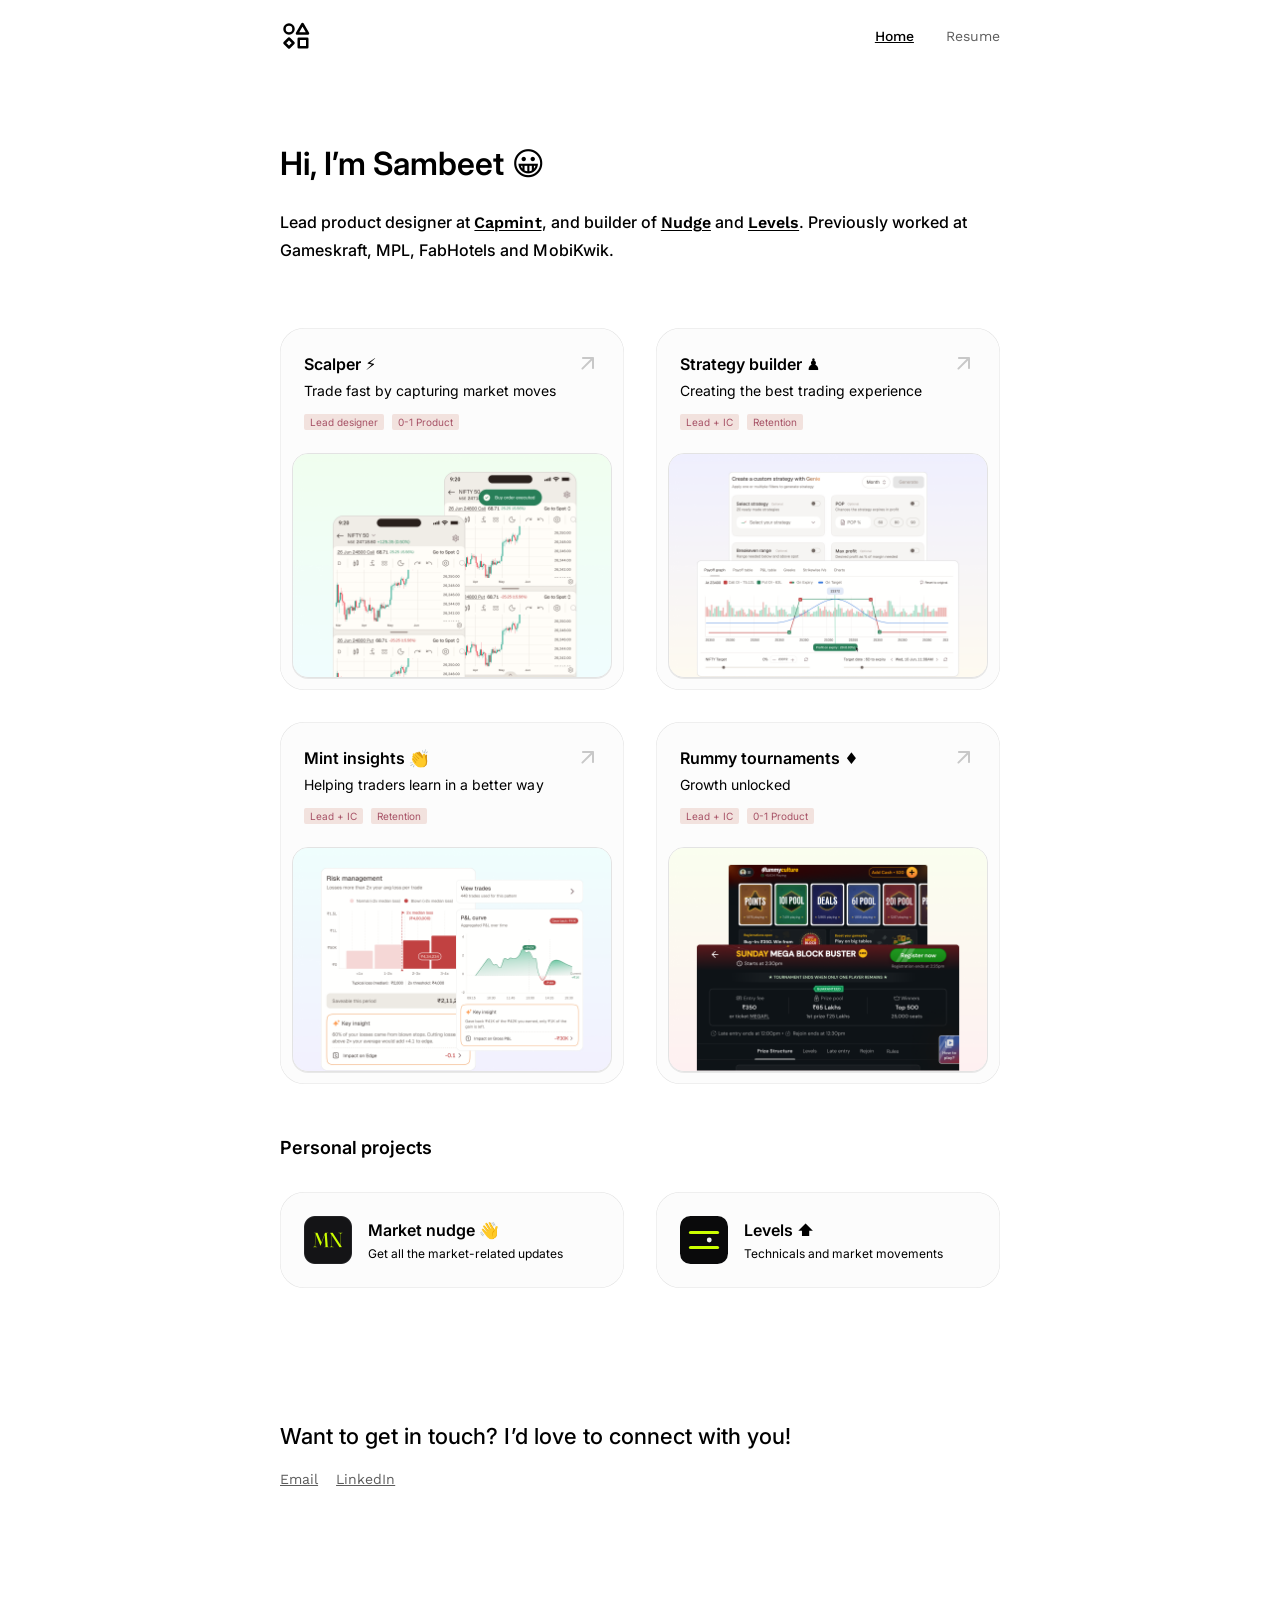
==== index.html @ 3b2c950c "Scalper: 'Lead designer' pill and Lead Product Designer role Co-Authored-By: Claude Opus 5.5 <norepl" ====
<!doctype html>
<html lang="en">
<head>
<meta charset="utf-8">
<meta name="viewport" content="width=device-width, initial-scale=1">
<title>Sambeet Dash — Product Designer</title>
<meta name="description" content="Lead product designer at Capmint and builder of Nudge and Levels. Previously Gameskraft, MPL, FabHotels and MobiKwik.">

<link rel="icon" href="assets/favicon.svg" type="image/svg+xml">

<link rel="preconnect" href="https://fonts.googleapis.com">
<link rel="preconnect" href="https://fonts.gstatic.com" crossorigin>
<link href="https://fonts.googleapis.com/css2?family=Inter:wght@400;500;600&family=Work+Sans:wght@400;500;600&display=swap" rel="stylesheet">

<link rel="stylesheet" href="assets/styles.css?v=28">
</head>
<body>

<!-- Icon sprite ------------------------------------------------------- -->
<svg width="0" height="0" style="position:absolute" aria-hidden="true" focusable="false">
  <symbol id="i-logo" viewBox="0 0 64 64" fill="none">
    <g stroke="currentColor" stroke-width="5" stroke-linejoin="round">
      <circle cx="18" cy="18" r="9"/>
      <path d="M45 8 L56 27 L34 27 Z"/>
      <path d="M18 37 L27 46 L18 55 L9 46 Z"/>
      <rect x="37.5" y="37.5" width="17" height="17"/>
    </g>
  </symbol>
  <symbol id="i-arrow" viewBox="0 0 24 24" fill="none">
    <g transform="translate(24,0) scale(-1,1)">
      <path d="M8 8.4V16C8 16.2833 7.90417 16.5208 7.7125 16.7125C7.52083 16.9042 7.28333 17 7 17C6.71667 17 6.47917 16.9042 6.2875 16.7125C6.09583 16.5208 6 16.2833 6 16V6C6 5.71667 6.09583 5.47917 6.2875 5.2875C6.47917 5.09583 6.71667 5 7 5H17C17.2833 5 17.5208 5.09583 17.7125 5.2875C17.9042 5.47917 18 5.71667 18 6C18 6.28333 17.9042 6.52083 17.7125 6.7125C17.5208 6.90417 17.2833 7 17 7H9.4L18.3 15.9C18.4833 16.0833 18.575 16.3167 18.575 16.6C18.575 16.8833 18.4833 17.1167 18.3 17.3C18.1167 17.4833 17.8833 17.575 17.6 17.575C17.3167 17.575 17.0833 17.4833 16.9 17.3L8 8.4Z" fill="currentColor"/>
    </g>
  </symbol>
  <symbol id="i-menu" viewBox="0 0 24 24" fill="none">
    <path d="M4 18C3.71667 18 3.47917 17.9042 3.2875 17.7125C3.09583 17.5208 3 17.2833 3 17C3 16.7167 3.09583 16.4792 3.2875 16.2875C3.47917 16.0958 3.71667 16 4 16H20C20.2833 16 20.5208 16.0958 20.7125 16.2875C20.9042 16.4792 21 16.7167 21 17C21 17.2833 20.9042 17.5208 20.7125 17.7125C20.5208 17.9042 20.2833 18 20 18H4ZM4 13C3.71667 13 3.47917 12.9042 3.2875 12.7125C3.09583 12.5208 3 12.2833 3 12C3 11.7167 3.09583 11.4792 3.2875 11.2875C3.47917 11.0958 3.71667 11 4 11H20C20.2833 11 20.5208 11.0958 20.7125 11.2875C20.9042 11.4792 21 11.7167 21 12C21 12.2833 20.9042 12.5208 20.7125 12.7125C20.5208 12.9042 20.2833 13 20 13H4ZM4 8C3.71667 8 3.47917 7.90417 3.2875 7.7125C3.09583 7.52083 3 7.28333 3 7C3 6.71667 3.09583 6.47917 3.2875 6.2875C3.47917 6.09583 3.71667 6 4 6H20C20.2833 6 20.5208 6.09583 20.7125 6.2875C20.9042 6.47917 21 6.71667 21 7C21 7.28333 20.9042 7.52083 20.7125 7.7125C20.5208 7.90417 20.2833 8 20 8H4Z" fill="currentColor"/>
  </symbol>
</svg>

<!-- Header ------------------------------------------------------------ -->
<header class="site-header">
  <div class="wrap">
    <div class="site-header__inner">
      <a class="brand" href="./" aria-label="Sambeet Dash — home">
        <svg role="img" aria-hidden="true"><use href="#i-logo"></use></svg>
      </a>

      <nav class="nav" aria-label="Primary">
        <a href="./" aria-current="page">Home</a>
        <a href="assets/Sambeet-Dash-Resume.pdf?v=5" target="_blank" rel="noopener">Resume</a>
      </nav>

      <button class="menu-toggle" type="button"
              aria-expanded="false" aria-controls="nav-panel" aria-label="Open menu">
        <svg aria-hidden="true"><use href="#i-menu"></use></svg>
      </button>
    </div>

    <nav class="nav-panel" id="nav-panel" data-open="false" aria-label="Primary, mobile">
      <a href="./" aria-current="page">Home</a>
      <a href="assets/Sambeet-Dash-Resume.pdf?v=5" target="_blank" rel="noopener">Resume</a>
    </nav>
  </div>
</header>

<main>

  <!-- Intro ----------------------------------------------------------- -->
  <section class="intro">
    <div class="wrap">
      <h1 class="intro__title">Hi, I&rsquo;m Sambeet <span aria-hidden="true">😀</span></h1>
      <p class="intro__bio">
        Lead product designer at <a href="https://apps.apple.com/in/app/capmint-f-o-trading-stocks/id6479049089" target="_blank" rel="noopener">Capmint</a>, and builder of <a href="https://marketnudge.net/" target="_blank" rel="noopener">Nudge</a> and <a href="https://levels.sambeetdash.com/" target="_blank" rel="noopener">Levels</a>.
        Previously worked at Gameskraft, MPL, FabHotels and MobiKwik.
      </p>
    </div>
  </section>

  <!-- Selected work --------------------------------------------------- -->
  <section class="work" aria-label="Selected work">
    <div class="wrap">
      <ul class="work__grid">

        <li>
          <a class="card" href="projects/scalper.html" target="_blank" rel="noopener">
            <div class="card__head">
              <h2 class="card__title">Scalper <span aria-hidden="true">⚡️</span></h2>
              <p class="card__sub">Trade fast by capturing market moves</p>
              <ul class="card__tags">
                <li>Lead designer</li>
                <li>0-1 Product</li>
              </ul>
            </div>
            <figure class="card__media">
              <picture>
                <source media="(min-width: 768px)" srcset="assets/img/scalper-desktop.png?v=1">
                <img src="assets/img/scalper-mobile.png?v=1" width="1216" height="900"
                     decoding="async"
                     alt="Two Scalper screens over a green gradient: a Buy order executed toast behind, and a position with SL and TP tags in front.">
              </picture>
            </figure>
            <span class="card__arrow" aria-hidden="true">
              <svg><use href="#i-arrow"></use></svg>
            </span>
          </a>
        </li>

        <li>
          <a class="card" href="projects/strategy-builder.html" target="_blank" rel="noopener">
            <div class="card__head">
              <h2 class="card__title">Strategy builder <span aria-hidden="true">♟️</span></h2>
              <p class="card__sub">Creating the best trading experience</p>
              <ul class="card__tags">
                <li>Lead + IC</li>
                <li>Retention</li>
              </ul>
            </div>
            <figure class="card__media">
              <picture>
                <source media="(min-width: 768px)" srcset="assets/img/strategy-builder-desktop.png?v=4">
                <img src="assets/img/strategy-builder-mobile.png?v=4" width="1216" height="900"
                     decoding="async" loading="lazy"
                     alt="The CapMint Strategy Terminal — the Genie panel for building a strategy from a stated goal, layered over the payoff graph with on-expiry and on-target curves.">
              </picture>
            </figure>
            <span class="card__arrow" aria-hidden="true">
              <svg><use href="#i-arrow"></use></svg>
            </span>
          </a>
        </li>

        <li>
          <a class="card" href="projects/mint-insights.html" target="_blank" rel="noopener">
            <div class="card__head">
              <h2 class="card__title">Mint insights <span aria-hidden="true">👏</span></h2>
              <p class="card__sub">Helping traders learn in a better way</p>
              <ul class="card__tags">
                <li>Lead + IC</li>
                <li>Retention</li>
              </ul>
            </div>
            <figure class="card__media">
              <picture>
                <source media="(min-width: 768px)" srcset="assets/img/mint-insights-desktop.png?v=4">
                <img src="assets/img/mint-insights-mobile.png?v=4" width="1216" height="900"
                     decoding="async" loading="lazy"
                     alt="Mint Insights detail cards — Risk management with its loss-distribution chart and key insight, layered beside the P&L curve card and the View trades drill-down.">
              </picture>
            </figure>
            <span class="card__arrow" aria-hidden="true">
              <svg><use href="#i-arrow"></use></svg>
            </span>
          </a>
        </li>

        <li>
          <!-- Interim: points at the source deck until
               projects/rummy-tournaments.html exists. /edit (not /preview):
               visitors without access get the Slides UI in "View only" mode,
               which keeps the slide filmstrip down the left so they can
               navigate the 53 slides. /preview is a bare single slide.
               No ?slide= anchor, so it opens on slide 1. -->
          <a class="card" href="https://docs.google.com/presentation/d/1v6aIgf5A0e2CwJ1AOuGx6SE6yZ3I2WSxYDorcPlt8Zc/edit" target="_blank" rel="noopener">
            <div class="card__head">
              <h2 class="card__title">Rummy tournaments <span aria-hidden="true">♦</span></h2>
              <p class="card__sub">Growth unlocked</p>
              <ul class="card__tags">
                <li>Lead + IC</li>
                <li>0-1 Product</li>
              </ul>
            </div>
            <figure class="card__media">
              <picture>
                <source media="(min-width: 768px)" srcset="assets/img/rummy-tournaments-desktop.png?v=2">
                <img src="assets/img/rummy-tournaments-mobile.png?v=2" width="1216" height="900"
                     decoding="async" loading="lazy"
                     alt="RummyCulture screens — the lobby of cash-game formats, layered over the Sunday Mega Block Buster tournament with its 65 lakh prize pool and 25,000 seats.">
              </picture>
            </figure>
            <span class="card__arrow" aria-hidden="true">
              <svg><use href="#i-arrow"></use></svg>
            </span>
          </a>
        </li>

      </ul>
    </div>
  </section>

  <!-- Personal projects ------------------------------------------------ -->
  <section class="side" aria-labelledby="side-title">
    <div class="wrap">
      <h2 class="side__title" id="side-title">Personal projects</h2>
      <ul class="side__grid">
        <li>
          <a class="project" href="https://marketnudge.net/" target="_blank" rel="noopener">
            <img class="project__icon" src="assets/img/market-nudge-icon.png?v=1" width="48" height="48" alt="">
            <span class="project__text">
              <span class="project__name">Market nudge <span aria-hidden="true">👋</span></span>
              <span class="project__sub">Get all the market-related updates</span>
            </span>
          </a>
        </li>
        <li>
          <a class="project" href="https://levels.sambeetdash.com/" target="_blank" rel="noopener">
            <img class="project__icon" src="assets/img/levels-icon.svg?v=1" width="48" height="48" alt="">
            <span class="project__text">
              <span class="project__name">Levels <span aria-hidden="true">⬆️</span></span>
              <span class="project__sub">Technicals and market movements</span>
            </span>
          </a>
        </li>
      </ul>
    </div>
  </section>

  <!-- Contact --------------------------------------------------------- -->
  <section class="contact" aria-label="Contact">
    <div class="wrap">
      <p class="contact__line">Want to get in touch? I&rsquo;d love to connect with you!</p>

      <ul class="socials">
        <li><a href="mailto:heysambeet@gmail.com">Email</a></li>
        <li><a href="https://www.linkedin.com/in/sambeetdash/" target="_blank" rel="noopener">LinkedIn</a></li>
      </ul>
    </div>
  </section>

</main>

<script>
  (function () {
    var btn = document.querySelector('.menu-toggle');
    var panel = document.getElementById('nav-panel');
    if (!btn || !panel) return;

    btn.addEventListener('click', function () {
      var open = panel.dataset.open === 'true';
      panel.dataset.open = String(!open);
      btn.setAttribute('aria-expanded', String(!open));
      btn.setAttribute('aria-label', open ? 'Open menu' : 'Close menu');
    });
  })();
</script>

</body>
</html>
---- assets/styles.css ----
/* ============================================================
   Sambeet Dash — portfolio
   Tokens taken directly from Figma:
     Desktop  node 6454:2467  (1440 x 1541)
     Mobile   node 6454:2469  (360 x 2123)
   ============================================================ */

/* ---------- Tokens ---------- */

:root {
  /* Colour */
  --bg:            #ffffff;
  --ink:           #000000;
  --ink-muted:     rgba(0, 0, 0, 0.64);
  --card-bg:       #fcfcfc;
  --card-border:   #e3e3e3;
  --tag:           #f2e2de;
  /* Chosen deliberately. Measures 4.13:1 on --tag, under the 4.5:1 AA floor
     for 9px text — raised with Sambeet and confirmed. Don't "fix" it. */
  --tag-ink:       #a75266;
  --arrow:         #c8c8c8;
  --arrow-hover:   rgba(0, 0, 0, 0.5);   /* --ink at 50% — darkens on hover without going solid */

  /* Radii */
  --r-card:  24px;
  --r-media: 16px;
  --r-tag:   2px;

  /* Type families */
  --font-ui:   "Inter", system-ui, -apple-system, "Segoe UI", Roboto, sans-serif;
  --font-nav:  "Work Sans", var(--font-ui);

  /* Type scale — mobile first, overridden at 768px */
  --fs-h1: 20px;      --lh-h1: 32px;      --ls-h1: 0.02px;
  --fs-bio: 14px;     --lh-bio: 28px;     --ls-bio: 0.014px;
  --fs-contact: 14px; --lh-contact: 22px; --ls-contact: 0.014px;
  --fs-card-sub: 13px;   /* card body — 13 on mobile, 14 from 768 up */

  /* Layout */
  --container:   720px;
  --gutter:      16px;
  --card-inset:  14px;   /* title / sub / tags inset from the card's left edge */
  --arrow-inset: 18px;   /* arrow inset from the card's right edge (Figma 1:14369) */
  /* Card outlines are drawn as an inset shadow, not a border, so the 0.5px
     line takes no layout space and every inset matches Figma to the pixel. */
  --card-edge:       inset 0 0 0 0.5px var(--card-border);
  --card-edge-hover: inset 0 0 0 0.5px #d2d2d2;
  --card-inset-block: 24px; /* title / arrow inset from card top — 24 at both sizes */
  --media-inset: 12px;   /* thumbnail inset from card edge */
  --grid-gap:    24px;

  /* Vertical rhythm */
  --space-header-h1: 54px;   /* header bottom -> h1 */
  --space-h1-bio:    16px;
  --space-bio-grid:  48px;
  --space-grid-side:  40px;  /* grid -> "Personal projects" */
  --space-side-cards: 16px;  /* that heading -> its cards */
  --space-grid-foot: 66px;   /* last section -> contact line */
  --space-line-socials: 14px;  /* contact line -> Email / LinkedIn row */
  --space-foot-tail: 78px;     /* below the socials row; was a 224px placeholder
                                  while the row was unbuilt. Figma mobile frame
                                  6454:2469 is 2012 tall, links end at 1934. */

  --logo-size:  24px;
  /* Header row height is held independent of the logo so resizing the mark
     doesn't shift the H1 (which the design pins at y=94 / y=142). */
  --header-row: 24px;
}

@media (min-width: 768px) {
  :root {
    --fs-h1: 32px;      --lh-h1: 44px;      --ls-h1: 0.032px;
    --fs-bio: 16px;     --lh-bio: 28px;     --ls-bio: 0.016px;
    --fs-contact: 22px; --lh-contact: 32px; --ls-contact: 0.022px;
    --fs-card-sub: 14px;

    --gutter:     24px;
    --card-inset: 24px;
    --arrow-inset: 24px;
    --grid-gap:   32px;

    --space-header-h1: 86px;
    --space-h1-bio:    22px;
    --space-bio-grid:  64px;
    --space-grid-side:  52px;
    --space-side-cards: 32px;
    --space-grid-foot: 132px;   /* Personal projects cards -> contact line (Sambeet, 2026-11-01) */
    --space-line-socials: 16px;
    --space-foot-tail: 136px;    /* desktop frame 6454:2467 is 1426 tall,
                                    links end at 1290 */

    --logo-size:  32px;
    --header-row: 40px;
  }
}

/* ---------- Reset ---------- */

*, *::before, *::after { box-sizing: border-box; }

html { -webkit-text-size-adjust: 100%; }

body {
  margin: 0;
  background: var(--bg);
  color: var(--ink);
  font-family: var(--font-ui);
  font-weight: 400;
  -webkit-font-smoothing: antialiased;
  -moz-osx-font-smoothing: grayscale;
}

img, svg { display: block; max-width: 100%; }

h1, h2, h3, p, ul, li, figure { margin: 0; padding: 0; }
ul { list-style: none; }

a { color: inherit; }

:focus-visible {
  outline: 2px solid var(--ink);
  outline-offset: 3px;
  border-radius: 4px;
}

/* ---------- Layout shell ---------- */

.wrap {
  width: 100%;
  max-width: calc(var(--container) + var(--gutter) * 2);
  margin-inline: auto;
  padding-inline: var(--gutter);
}

/* ---------- Header ---------- */

/* The header follows the reader on every page, landing included.
   The background must be opaque — content scrolls underneath. */
.site-header {
  position: sticky;
  top: 0;
  z-index: 30;
  background: var(--bg);
  padding-top: 16px;
  padding-bottom: 10px;
}

/* Derived from the tokens above so it can't drift: 16px top pad, the
   header row, 10px bottom pad. Anything else that pins to the top of a
   case study offsets by this. */
.case-study {
  --header-sticky-h: calc(16px + var(--header-row) + 10px);
}

/* market-nudge.html carries its own sticky in-page TOC at top:0. Push it
   below the header rather than letting the two pin to the same line.
   These out-specify that page's own `.toc` / `section[id]` rules, so they
   win despite its <style> block coming later in the document. */
.case-study .toc { top: var(--header-sticky-h); }

/* market-nudge set 64px against the TOC alone; keep that same clearance
   now that the header sits above it, or anchor jumps land underneath. */
.case-study section[id] {
  scroll-margin-top: calc(var(--header-sticky-h) + 64px);
}

.site-header__inner {
  display: flex;
  align-items: center;
  justify-content: space-between;
  gap: 16px;
  min-height: var(--header-row);
}

.brand {
  display: inline-flex;
  width: var(--logo-size);
  height: var(--logo-size);
  color: var(--ink);
}

.brand svg,
.brand img { width: 100%; height: 100%; }

/* Desktop nav */
.nav {
  display: none;
  align-items: center;
  gap: 32px;
  font-family: var(--font-nav);
  font-size: 14px;
  line-height: 22px;
  letter-spacing: 0.014px;
}

.nav a { text-decoration: none; color: var(--ink-muted); font-weight: 400; }

.nav a[aria-current="page"] {
  color: var(--ink);
  font-weight: 500;
  text-decoration: underline;
  text-underline-position: from-font;
}

.nav a:hover { color: var(--ink); }

/* Mobile menu button */
.menu-toggle {
  display: inline-flex;
  align-items: center;
  justify-content: center;
  width: 24px;
  height: 24px;
  padding: 0;
  border: 0;
  background: none;
  color: var(--ink);
  cursor: pointer;
}

.menu-toggle svg { width: 24px; height: 24px; }

@media (min-width: 768px) {
  .nav { display: flex; }
  .menu-toggle { display: none; }
}

/* Mobile drop-down panel */
.nav-panel {
  display: none;
  flex-direction: column;
  gap: 4px;
  padding: 12px 0 0;
  font-family: var(--font-nav);
  font-size: 14px;
  line-height: 22px;
  letter-spacing: 0.014px;
}

.nav-panel[data-open="true"] { display: flex; }

.nav-panel a { text-decoration: none; color: var(--ink-muted); padding: 6px 0; }
.nav-panel a[aria-current="page"] { color: var(--ink); font-weight: 500; }

@media (min-width: 768px) {
  .nav-panel { display: none !important; }
}

/* ---------- Intro ---------- */

/* Less the header's 10px bottom pad, so the h1 sits where it did when
   the landing header was static. */
.intro { padding-top: calc(var(--space-header-h1) - 10px); }

.intro__title {
  font-weight: 600;
  font-size: var(--fs-h1);
  line-height: var(--lh-h1);
  letter-spacing: var(--ls-h1);
}

.intro__bio {
  margin-top: var(--space-h1-bio);
  font-weight: 500;
  font-size: var(--fs-bio);
  line-height: var(--lh-bio);
  letter-spacing: var(--ls-bio);
  max-width: var(--container);
  text-wrap: pretty;
}

/* Inline links inside the bio use Work Sans SemiBold, per the design */
.intro__bio a {
  font-family: var(--font-nav);
  font-weight: 600;
  /* Work Sans has taller ascenders than Inter; at the inherited 28px it
     grew its line box by 1px (bio 85 tall instead of 84). */
  line-height: 1;
  text-decoration: underline;
  text-underline-position: from-font;
}

.intro__bio a:hover { text-decoration-thickness: 2px; }

/* ---------- Work grid ---------- */

.work {
  padding-top: var(--space-bio-grid);
}

.work__grid {
  display: grid;
  grid-template-columns: 1fr;
  gap: var(--grid-gap);
}

/* Grid tracks default to a min-content floor. The thumbnail's
   aspect-ratio + min-height gives it a 320px min-content width, which would
   push the track past a 360px viewport. min-width:0 lets tracks shrink. */
.work__grid > li { min-width: 0; }

@media (min-width: 768px) {
  .work__grid { grid-template-columns: repeat(2, minmax(0, 1fr)); }
}

/* ---------- Project card ---------- */

.card {
  display: block;
  position: relative;
  padding: var(--media-inset);
  background: var(--card-bg);
  box-shadow: var(--card-edge);
  border-radius: var(--r-card);
  text-decoration: none;
  color: inherit;
  transition: transform 160ms ease, box-shadow 160ms ease;
}

@media (hover: hover) and (pointer: fine) {
  .card:hover {
    transform: translateY(-2px);
    box-shadow: var(--card-edge-hover), 0 6px 20px rgba(0, 0, 0, 0.06);
  }

  .card:hover .card__arrow { color: var(--arrow-hover); }
}

.card:focus-visible .card__arrow { color: var(--arrow-hover); }

.card__head {
  /* Insets are measured from the card edge; --media-inset is already applied
     as card padding, so add only the remainder here. */
  padding: calc(var(--card-inset-block) - var(--media-inset))
           calc(var(--card-inset) - var(--media-inset))
           23px;   /* tags -> thumbnail gap, as Figma 1:14276. With 16px pills
                      the card is 362 tall (Figma's 14px pills give 360) */
}

.card__title {
  font-weight: 600;
  font-size: 16px;
  line-height: 24px;
  letter-spacing: 0.016px;
  /* keep clear of the arrow */
  padding-right: 32px;
}

.card__sub {
  margin-top: 4px;
  font-weight: 400;
  font-size: var(--fs-card-sub);
  line-height: 22px;
  letter-spacing: 0.014px;
}

.card__tags {
  display: flex;
  flex-wrap: wrap;
  gap: 8px;
  margin-top: 12px;
}

/* Sized so three tags clear one line inside the 296px card content column
   (the same width at both breakpoints). Wrapping would make one card taller
   than its neighbour in the desktop row. */
/* Inter Regular, 12px line-height, from the Figma spec. Size stepped 8 → 9px
   at Sambeet's request — the row has slack, so nothing reflows.
   Padding, radius and tracking weren't specified; they match the reference
   screenshot's proportions. */
.card__tags li {
  font-family: var(--font-ui);
  font-size: 10px;
  font-weight: 400;
  line-height: 14px;
  /* Casing comes from the markup, as typed in Figma 1:14276 — the role tag
     reads "Individual contributor" while topic tags are set in capitals. */
  color: var(--tag-ink);
  background: var(--tag);
  border-radius: var(--r-tag);
  /* 1px + 14px line-height + 1px = a 16px pill with 10px text (Sambeet,
     2026-11-01 — a step up from Figma's 14px / 9px). Sides stay 6px. */
  padding: 1px 6px;
  white-space: nowrap;
}

/* Cards without real tags yet keep the designed placeholder bar, so the
   three unfinished cards don't collapse to empty padding. */
.card__tags li:empty {
  width: 38px;
  height: 12px;
  padding: 0;
  border-radius: var(--r-tag);
}

.card__arrow {
  position: absolute;
  top: var(--card-inset-block);
  right: var(--arrow-inset);
  width: 24px;
  height: 24px;
  color: var(--arrow);
  transition: color 160ms ease;
}

.card__arrow svg { width: 24px; height: 24px; }

/* Thumbnail slot — real images land here later.
   Fixed 225px matches the design at both anchors (320x225 desktop,
   304x225 mobile). NOTE: once real thumbnails land, swap this for
   `aspect-ratio: 320/225` so they stay proportional at in-between widths.
   Do NOT combine aspect-ratio with min-height — that transfers a 320px
   min-content WIDTH onto the card and overflows a 360px viewport. */
.card__media {
  height: 225px;
  border: 0.5px solid var(--card-border);
  border-radius: var(--r-media);
  background: var(--card-bg);
  box-shadow: 0 1px 0 0 rgba(0, 0, 0, 0.08);
  overflow: hidden;
}

/* Scalper has no screens yet — the slot shows its designed gradient alone
   (Figma 1:14327: #f1feff at the bottom, #f1fff0 at the top). */
.card__media--scalper { background: linear-gradient(to top, #f1feff, #f1fff0); }

/* A tile without a case study yet: same look, but it isn't a link, so it
   doesn't lift on hover and its arrow stays at rest. */
.card--pending { cursor: default; }

@media (hover: hover) and (pointer: fine) {
  .card--pending:hover {
    transform: none;
    box-shadow: var(--card-edge);
  }
  .card--pending:hover .card__arrow { color: var(--arrow); }
}

/* <picture> is inline by default and would add a descender gap under the
   image; make it a block that fills the slot so the img can size to it. */
.card__media picture {
  display: block;
  width: 100%;
  height: 100%;
}

.card__media img {
  width: 100%;
  height: 100%;
  object-fit: cover;
  /* Slower than the card's 160ms lift on purpose: the card should feel
     responsive, the artwork should feel like it's breathing. Matching the
     two makes the zoom read as a snap. */
  transition: transform 480ms cubic-bezier(0.2, 0, 0.2, 1);
}

/* Hover is gated to fine pointers so a tap on a phone doesn't leave the
   card stuck in its hover state — touch has no hover-off event. */
@media (hover: hover) and (pointer: fine) {
  .card:hover .card__media img { transform: scale(1.045); }
}

/* Keyboard parity — tabbing to a card gets the same response as hovering. */
.card:focus-visible .card__media img { transform: scale(1.045); }

/* ---------- Personal projects ---------- */

/* Figma 1:14362 + 1:14363 / 1:14366 (desktop): 18/24 heading 52px under the
   grid, then 344 x 96 cards 32px under it. The mobile frame has no version
   of this section yet, so mobile steps the gaps down to the grid's rhythm. */
.side { padding-top: var(--space-grid-side); }

.side__title {
  font-weight: 600;
  font-size: 18px;
  line-height: 24px;
  letter-spacing: 0.018px;
}

.side__grid {
  display: grid;
  grid-template-columns: minmax(0, 1fr);
  gap: var(--grid-gap);
  margin-top: var(--space-side-cards);
}

@media (min-width: 768px) {
  .side__grid { grid-template-columns: repeat(2, minmax(0, 1fr)); }
}

/* Same surface and hover as .card, laid out as a row: 48px app icon, then
   name and one line. 24 + 48 + 24 = the designed 96px height. */
.project {
  display: flex;
  align-items: center;
  gap: 16px;
  padding: 24px;
  background: var(--card-bg);
  box-shadow: var(--card-edge);
  border-radius: var(--r-card);
  text-decoration: none;
  color: inherit;
  transition: transform 160ms ease, box-shadow 160ms ease;
}

@media (hover: hover) and (pointer: fine) {
  .project:hover {
    transform: translateY(-2px);
    box-shadow: var(--card-edge-hover), 0 6px 20px rgba(0, 0, 0, 0.06);
  }
}

.project__icon {
  flex: none;
  width: 48px;
  height: 48px;
}

.project__text { display: flex; flex-direction: column; gap: 4px; min-width: 0; }

.project__name {
  font-weight: 600;
  font-size: 16px;
  line-height: 24px;
  letter-spacing: 0.016px;
}

.project__sub {
  font-size: 12px;
  line-height: 16px;
  color: var(--ink);
}

/* ---------- Contact ---------- */

.contact {
  padding-top: var(--space-grid-foot);
  padding-bottom: var(--space-foot-tail);
}

.contact__line {
  font-weight: 500;
  font-size: var(--fs-contact);
  line-height: var(--lh-contact);
  letter-spacing: var(--ls-contact);
  max-width: 294px;   /* Figma 1:14369 text box — sets where the line wraps */
}

@media (min-width: 768px) {
  .contact__line { max-width: none; }
}

/* Email / LinkedIn row. Figma 6477:2727 + 6477:2729 (desktop),
   6572:51378 + 6572:51379 (mobile): Work Sans Regular 14/22, muted ink,
   underlined from-font, 18px apart at both breakpoints. Same recipe as
   .nav a, with the underline added. */
.socials {
  display: flex;
  flex-wrap: wrap;
  gap: 18px;
  margin-top: var(--space-line-socials);
  font-family: var(--font-nav);
  font-size: 14px;
  line-height: 22px;
  letter-spacing: 0.014px;
}

.socials a {
  color: var(--ink-muted);
  text-decoration: underline;
  text-underline-position: from-font;
}

.socials a:hover { color: var(--ink); }

/* ---------- Motion preferences ---------- */

@media (prefers-reduced-motion: reduce) {
  * {
    transition-duration: 0.01ms !important;
    animation-duration: 0.01ms !important;
  }
  /* Suppress the movement entirely rather than just speeding it up — a
     0.01ms scale is still a scale. Colour changes still apply. */
  .card:hover,
  .project:hover { transform: none; }
  .card:hover .card__media img,
  .card:focus-visible .card__media img { transform: none; }
}
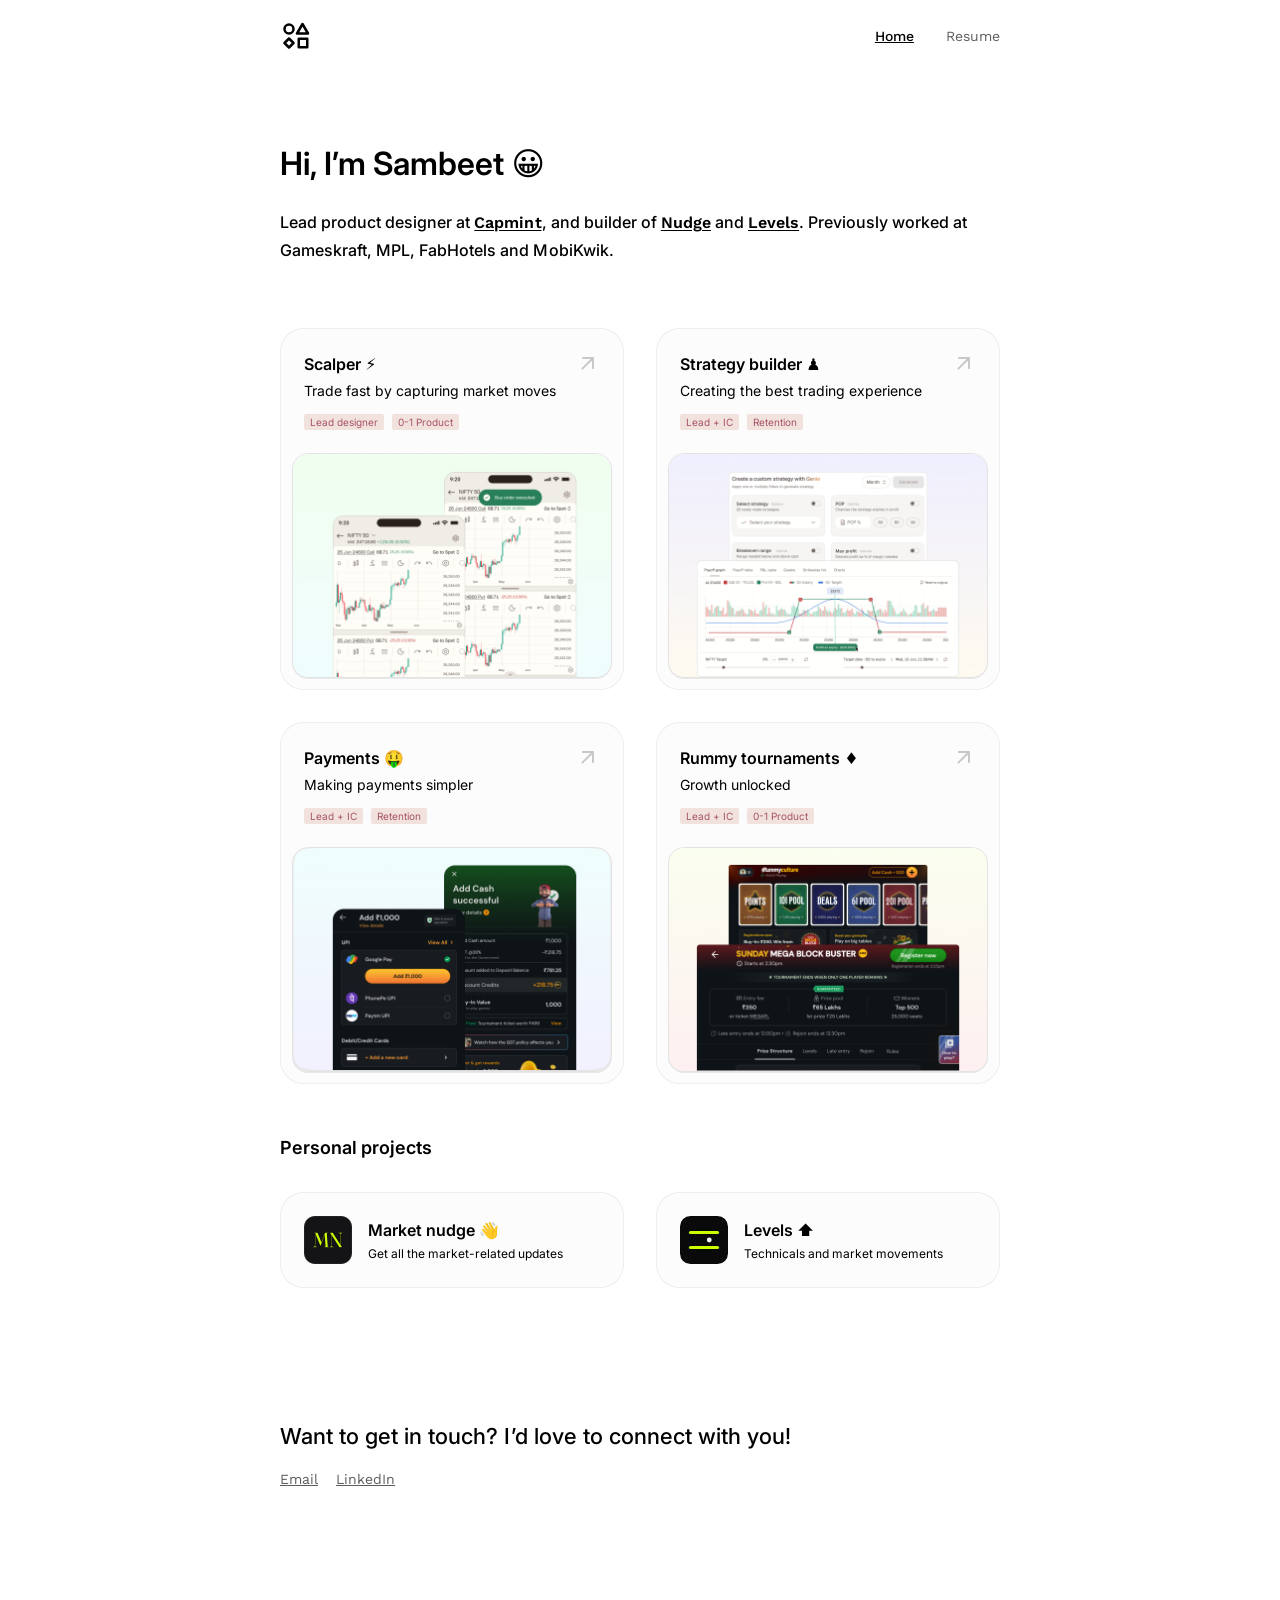
==== commit 13ddc61c: "Add the Payments (Add Cash) case study and give it Mint Insights' home tile Co-Authored-By: Claude O" ====
--- a/index.html
+++ b/index.html
@@ -129,10 +129,12 @@
         </li>
 
         <li>
-          <a class="card" href="projects/mint-insights.html" target="_blank" rel="noopener">
-            <div class="card__head">
-              <h2 class="card__title">Mint insights <span aria-hidden="true">👏</span></h2>
-              <p class="card__sub">Helping traders learn in a better way</p>
+          <!-- Payments (the Add Cash case study) takes Mint Insights' slot.
+               Mint is parked: projects/mint-insights.html stays, unlinked. -->
+          <a class="card" href="projects/add-cash.html" target="_blank" rel="noopener">
+            <div class="card__head">
+              <h2 class="card__title">Payments <span aria-hidden="true">🤑</span></h2>
+              <p class="card__sub">Making payments simpler</p>
               <ul class="card__tags">
                 <li>Lead + IC</li>
                 <li>Retention</li>
@@ -140,10 +142,10 @@
             </div>
             <figure class="card__media">
               <picture>
-                <source media="(min-width: 768px)" srcset="assets/img/mint-insights-desktop.png?v=4">
-                <img src="assets/img/mint-insights-mobile.png?v=4" width="1216" height="900"
+                <source media="(min-width: 768px)" srcset="assets/img/payments-desktop.png?v=1">
+                <img src="assets/img/payments-mobile.png?v=1" width="1216" height="900"
                      decoding="async" loading="lazy"
-                     alt="Mint Insights detail cards — Risk management with its loss-distribution chart and key insight, layered beside the P&L curve card and the View trades drill-down.">
+                     alt="Two RummyCulture payment screens: Google Pay selected with an Add ₹1,000 button in front, and the Add Cash successful receipt behind.">
               </picture>
             </figure>
             <span class="card__arrow" aria-hidden="true">
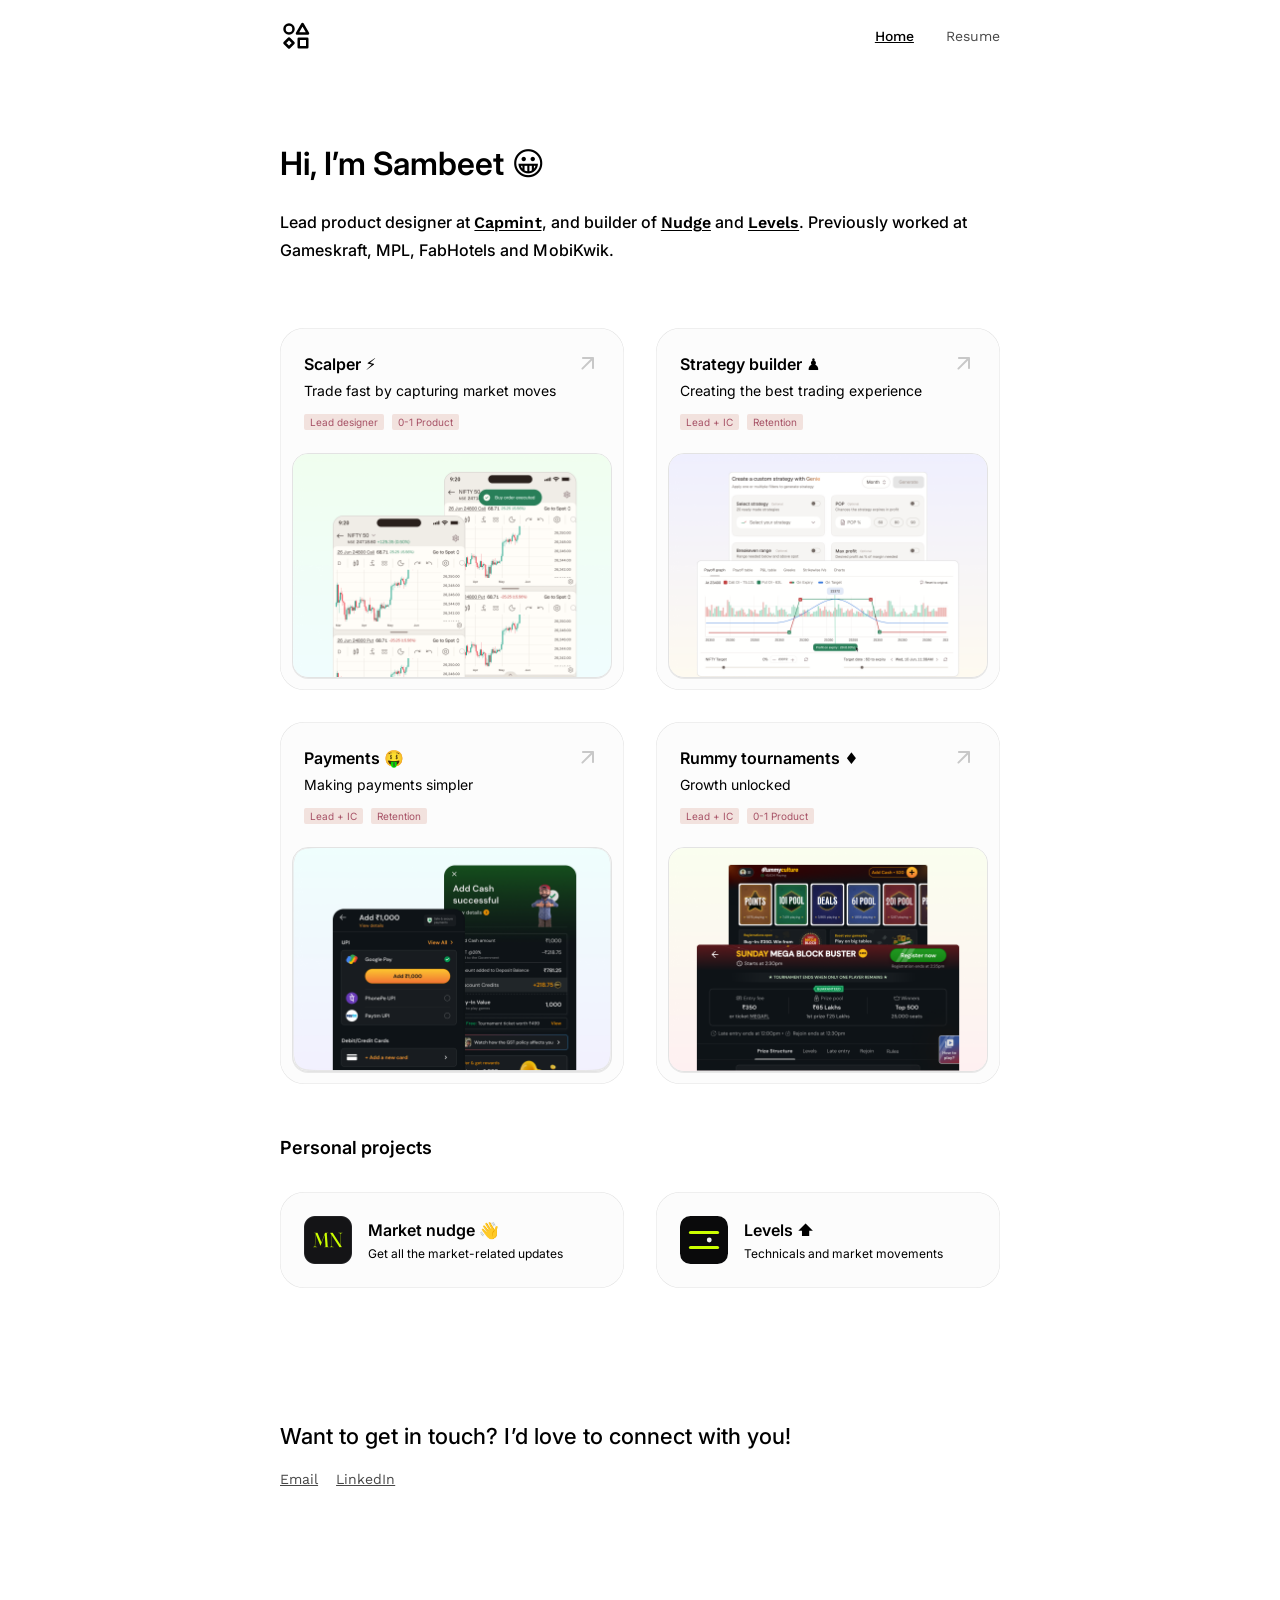
==== commit 0a5ab02e: "Raise muted body text from 64% to 72% black on every page Co-Authored-By: Claude Opus 5.5 <noreply@a" ====
--- a/index.html
+++ b/index.html
@@ -12,7 +12,7 @@
 <link rel="preconnect" href="https://fonts.gstatic.com" crossorigin>
 <link href="https://fonts.googleapis.com/css2?family=Inter:wght@400;500;600&family=Work+Sans:wght@400;500;600&display=swap" rel="stylesheet">
 
-<link rel="stylesheet" href="assets/styles.css?v=28">
+<link rel="stylesheet" href="assets/styles.css?v=29">
 </head>
 <body>
 
--- a/assets/styles.css
+++ b/assets/styles.css
@@ -11,7 +11,7 @@
   /* Colour */
   --bg:            #ffffff;
   --ink:           #000000;
-  --ink-muted:     rgba(0, 0, 0, 0.64);
+  --ink-muted:     rgba(0, 0, 0, 0.72);
   --card-bg:       #fcfcfc;
   --card-border:   #e3e3e3;
   --tag:           #f2e2de;
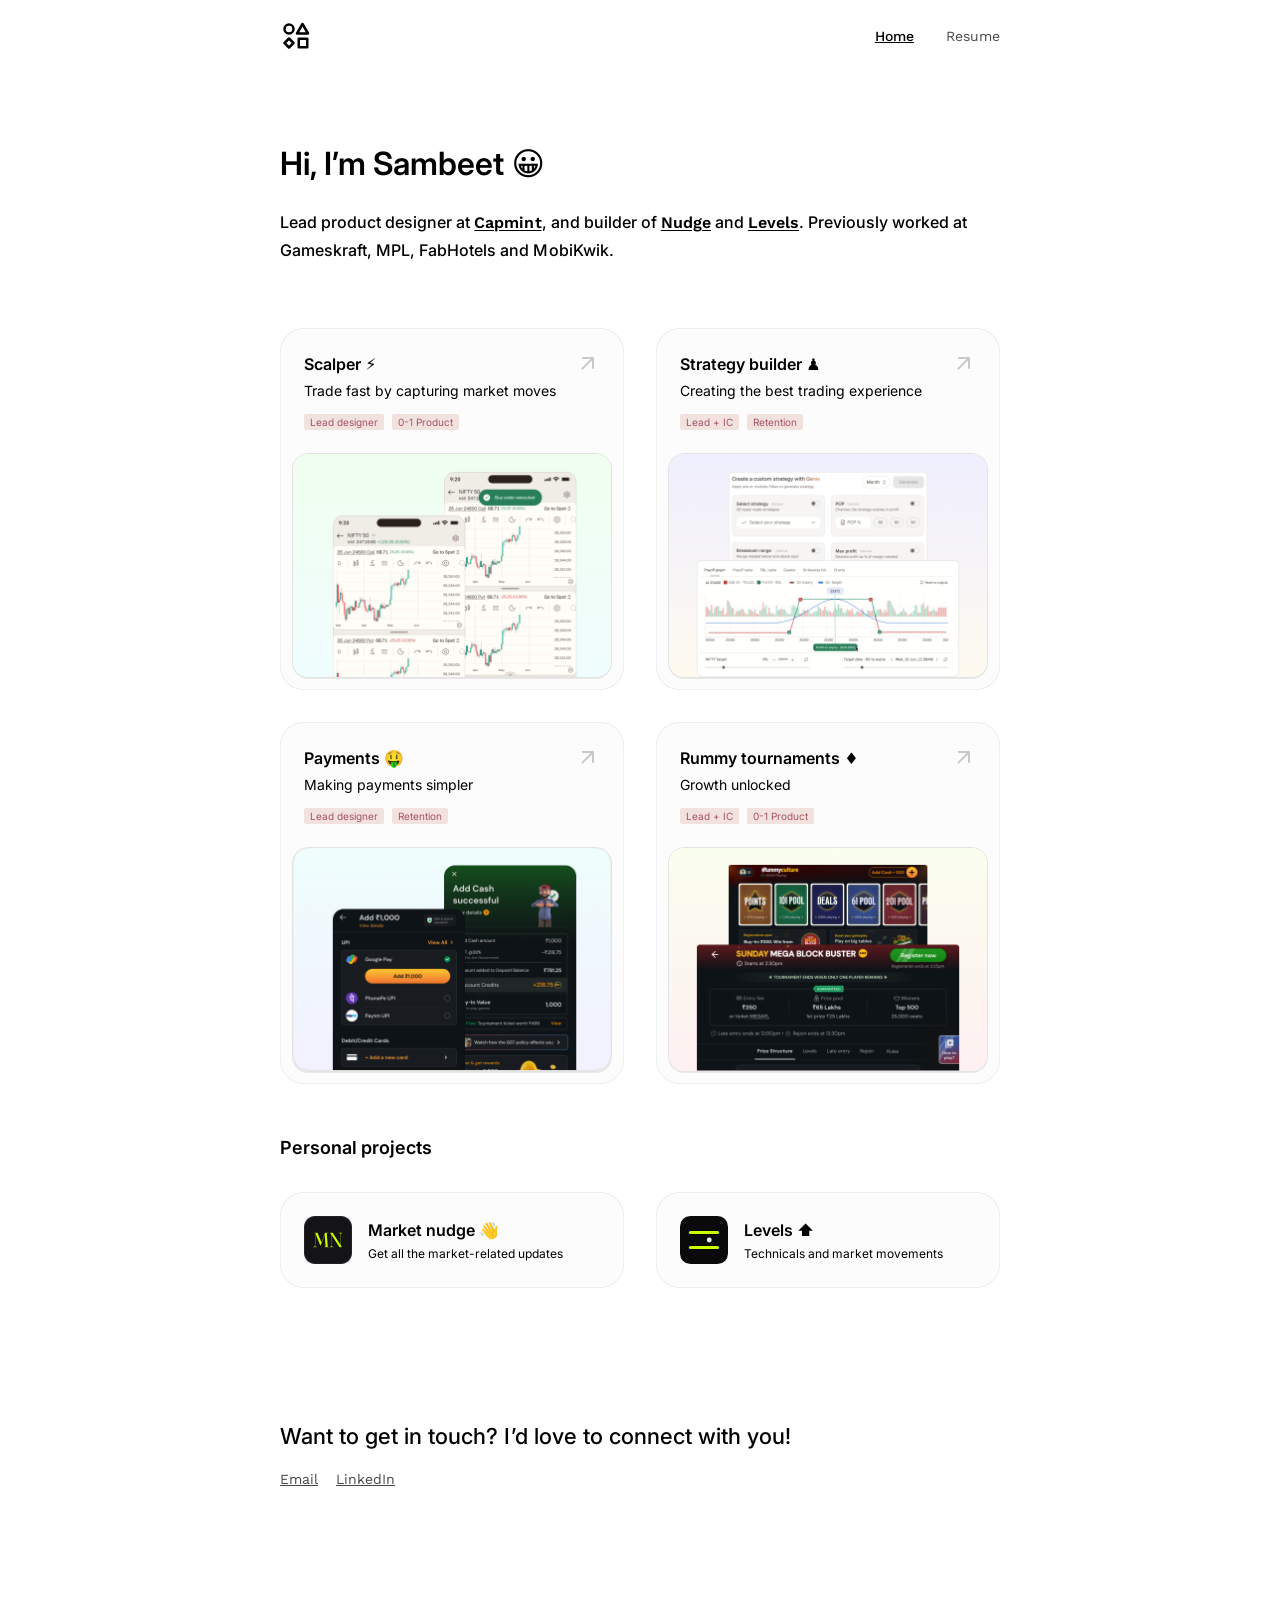
==== commit 0dd44ee7: "Home: Payments tile pill now reads Lead designer Co-Authored-By: Claude Opus 5.5 <noreply@anthropic." ====
--- a/index.html
+++ b/index.html
@@ -136,7 +136,7 @@
               <h2 class="card__title">Payments <span aria-hidden="true">🤑</span></h2>
               <p class="card__sub">Making payments simpler</p>
               <ul class="card__tags">
-                <li>Lead + IC</li>
+                <li>Lead designer</li>
                 <li>Retention</li>
               </ul>
             </div>
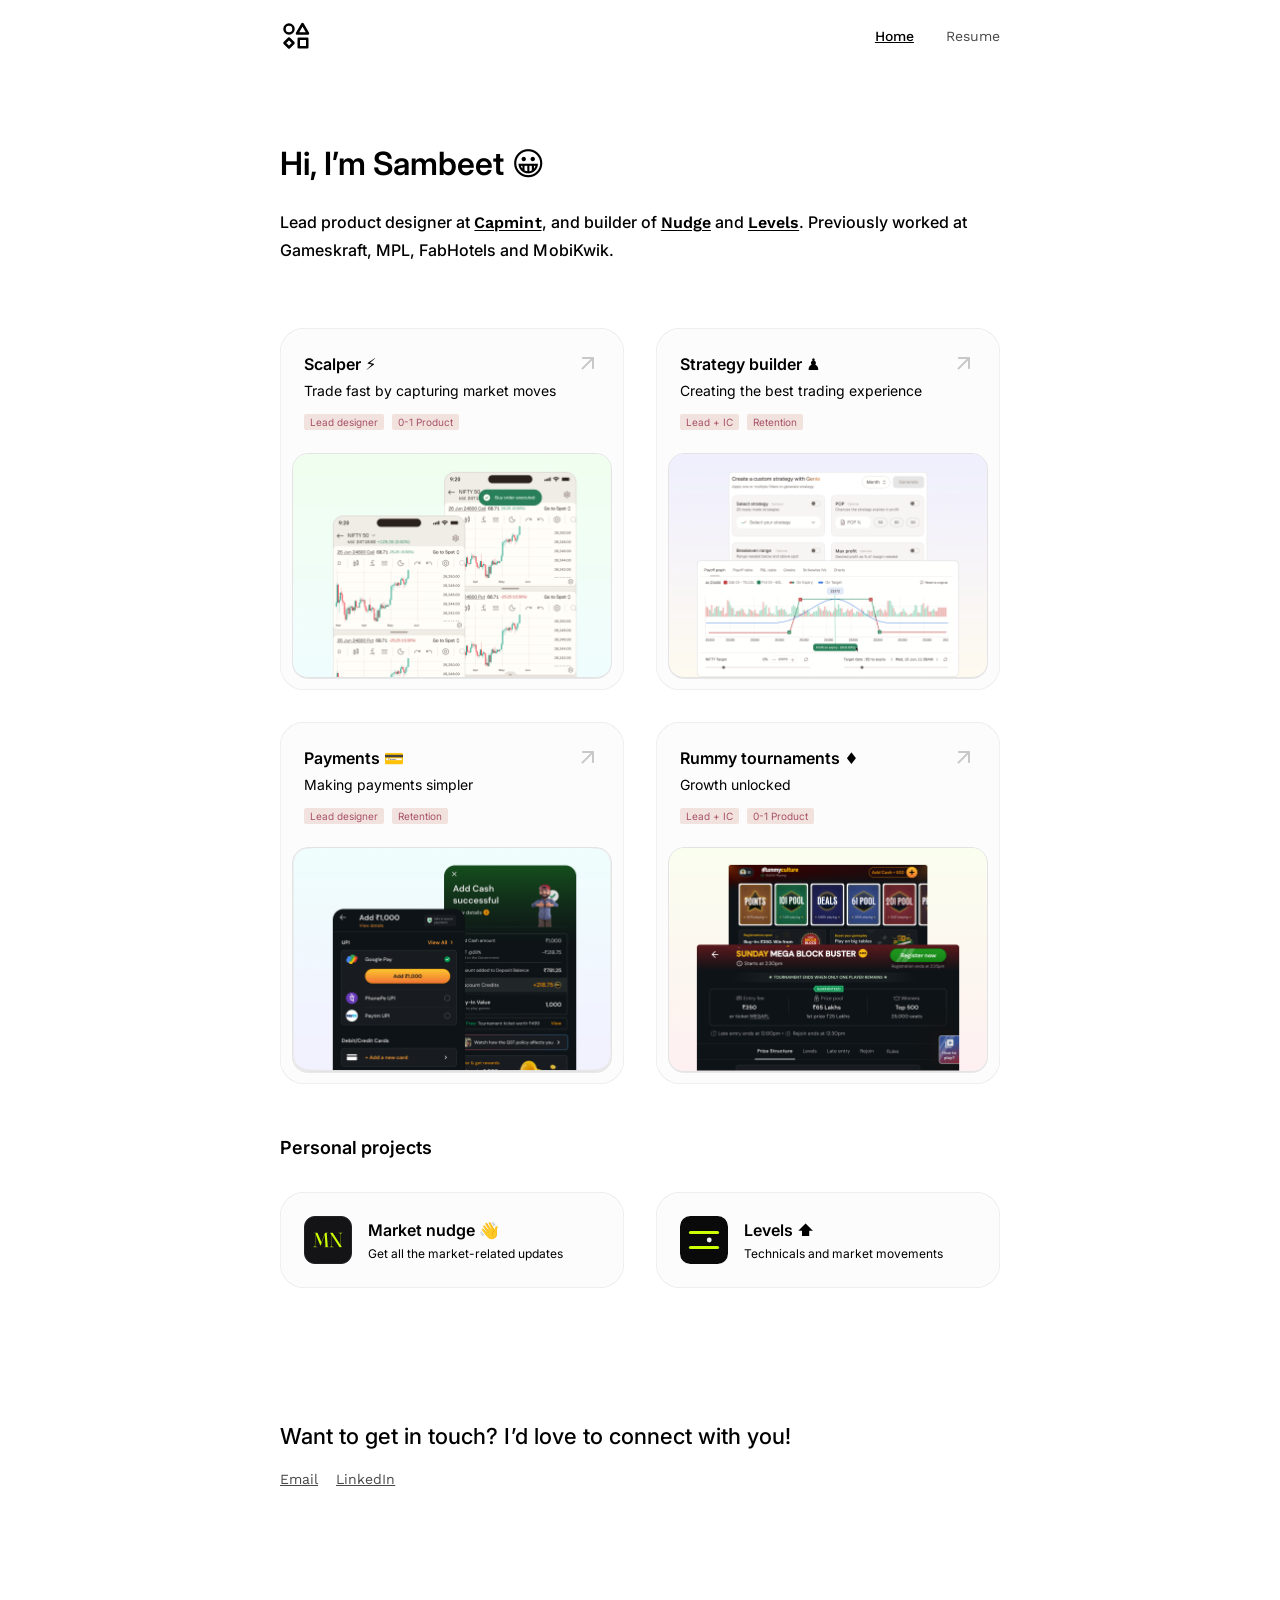
==== commit 63831349: "Payments: use 💳 instead of 🤑 on the home tile and case study Co-Authored-By: Claude Opus 5.5 <norepl" ====
--- a/index.html
+++ b/index.html
@@ -133,7 +133,7 @@
                Mint is parked: projects/mint-insights.html stays, unlinked. -->
           <a class="card" href="projects/add-cash.html" target="_blank" rel="noopener">
             <div class="card__head">
-              <h2 class="card__title">Payments <span aria-hidden="true">🤑</span></h2>
+              <h2 class="card__title">Payments <span aria-hidden="true">💳</span></h2>
               <p class="card__sub">Making payments simpler</p>
               <ul class="card__tags">
                 <li>Lead designer</li>
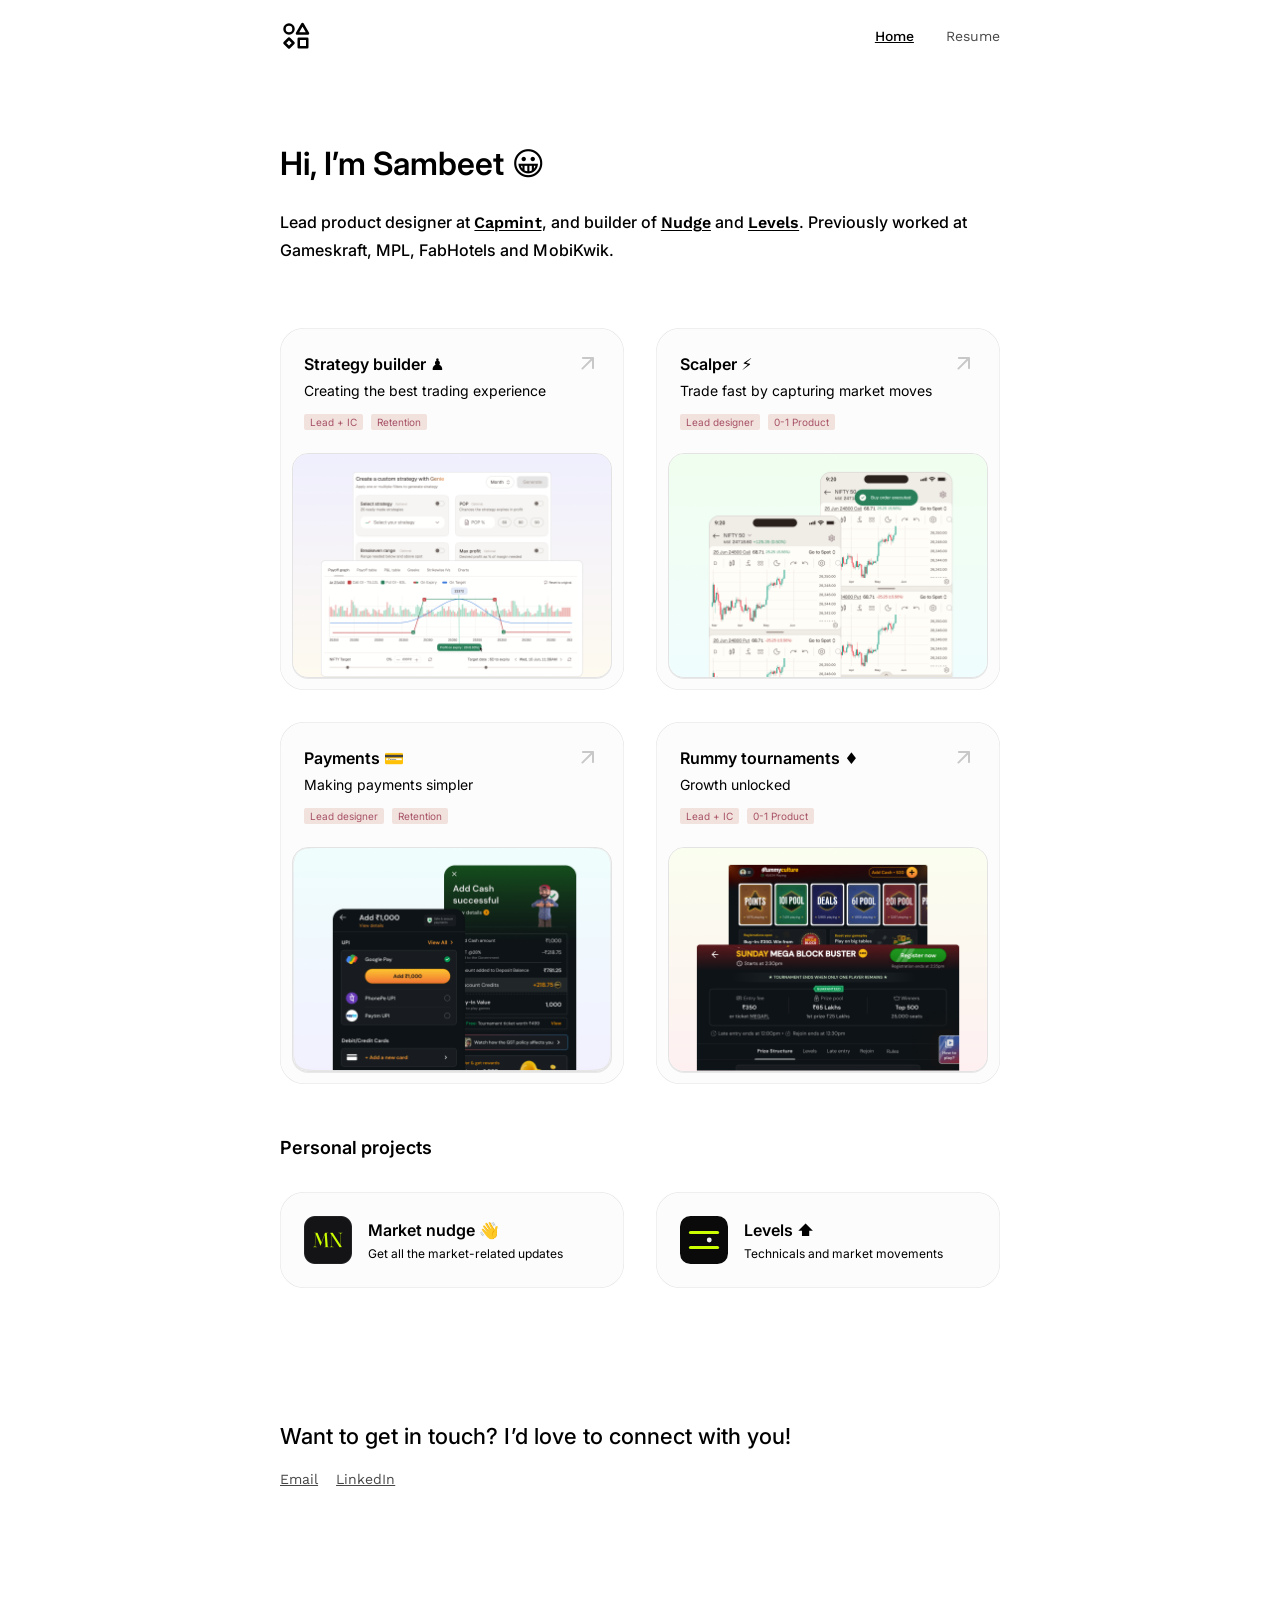
==== commit b1ee925b: "Home: Strategy builder first, Scalper second Co-Authored-By: Claude Opus 5.5 <noreply@anthropic.com>" ====
--- a/index.html
+++ b/index.html
@@ -81,6 +81,30 @@
       <ul class="work__grid">
 
         <li>
+          <a class="card" href="projects/strategy-builder.html" target="_blank" rel="noopener">
+            <div class="card__head">
+              <h2 class="card__title">Strategy builder <span aria-hidden="true">♟️</span></h2>
+              <p class="card__sub">Creating the best trading experience</p>
+              <ul class="card__tags">
+                <li>Lead + IC</li>
+                <li>Retention</li>
+              </ul>
+            </div>
+            <figure class="card__media">
+              <picture>
+                <source media="(min-width: 768px)" srcset="assets/img/strategy-builder-desktop.png?v=4">
+                <img src="assets/img/strategy-builder-mobile.png?v=4" width="1216" height="900"
+                     decoding="async"
+                     alt="The CapMint Strategy Terminal — the Genie panel for building a strategy from a stated goal, layered over the payoff graph with on-expiry and on-target curves.">
+              </picture>
+            </figure>
+            <span class="card__arrow" aria-hidden="true">
+              <svg><use href="#i-arrow"></use></svg>
+            </span>
+          </a>
+        </li>
+
+        <li>
           <a class="card" href="projects/scalper.html" target="_blank" rel="noopener">
             <div class="card__head">
               <h2 class="card__title">Scalper <span aria-hidden="true">⚡️</span></h2>
@@ -94,32 +118,8 @@
               <picture>
                 <source media="(min-width: 768px)" srcset="assets/img/scalper-desktop.png?v=1">
                 <img src="assets/img/scalper-mobile.png?v=1" width="1216" height="900"
-                     decoding="async"
+                     decoding="async" loading="lazy"
                      alt="Two Scalper screens over a green gradient: a Buy order executed toast behind, and a position with SL and TP tags in front.">
-              </picture>
-            </figure>
-            <span class="card__arrow" aria-hidden="true">
-              <svg><use href="#i-arrow"></use></svg>
-            </span>
-          </a>
-        </li>
-
-        <li>
-          <a class="card" href="projects/strategy-builder.html" target="_blank" rel="noopener">
-            <div class="card__head">
-              <h2 class="card__title">Strategy builder <span aria-hidden="true">♟️</span></h2>
-              <p class="card__sub">Creating the best trading experience</p>
-              <ul class="card__tags">
-                <li>Lead + IC</li>
-                <li>Retention</li>
-              </ul>
-            </div>
-            <figure class="card__media">
-              <picture>
-                <source media="(min-width: 768px)" srcset="assets/img/strategy-builder-desktop.png?v=4">
-                <img src="assets/img/strategy-builder-mobile.png?v=4" width="1216" height="900"
-                     decoding="async" loading="lazy"
-                     alt="The CapMint Strategy Terminal — the Genie panel for building a strategy from a stated goal, layered over the payoff graph with on-expiry and on-target curves.">
               </picture>
             </figure>
             <span class="card__arrow" aria-hidden="true">
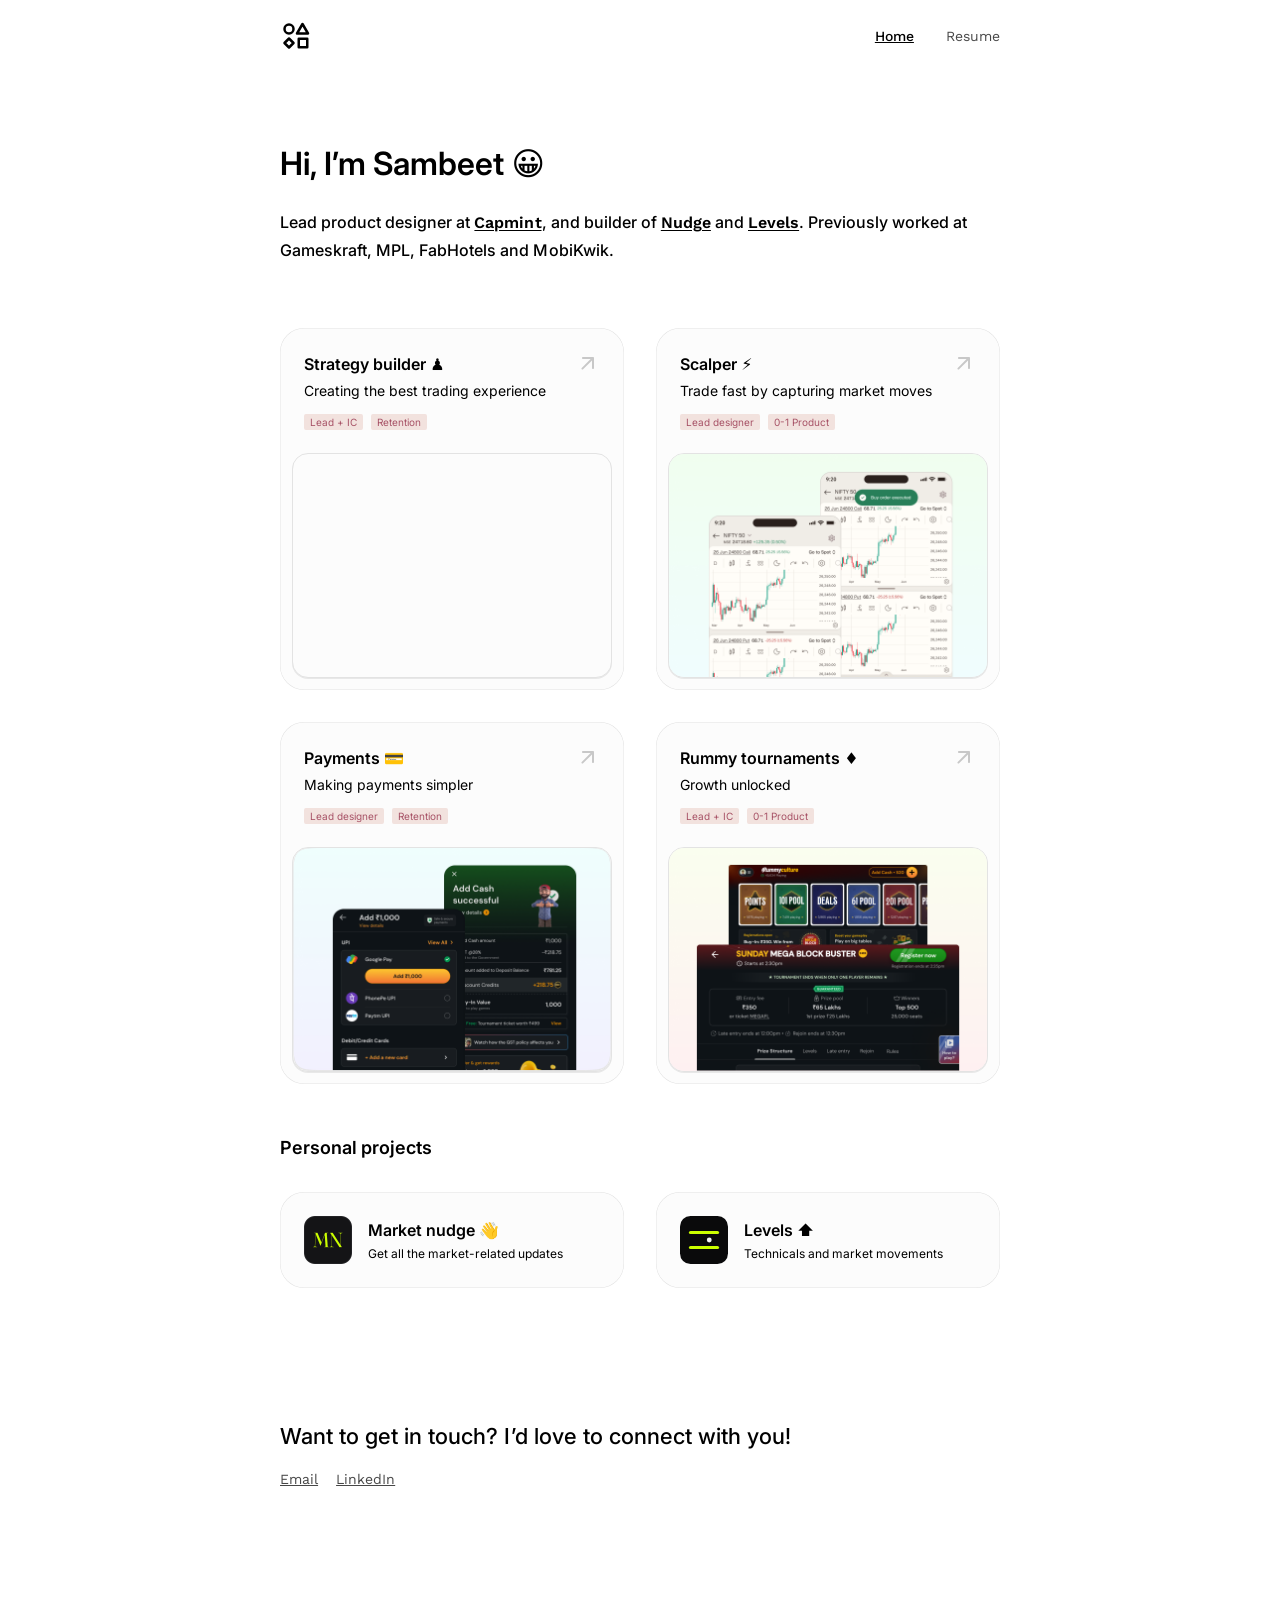
==== commit 929cc2b7: "Count visits with GoatCounter on every page No cookies and no personal data. Company links use ?ref=" ====
--- a/index.html
+++ b/index.html
@@ -244,5 +244,7 @@
   })();
 </script>
 
+<!-- Visit counts: GoatCounter (no cookies, no personal data) -->
+<script data-goatcounter="https://sambeetdash.goatcounter.com/count" async src="https://gc.zgo.at/count.js"></script>
 </body>
 </html>
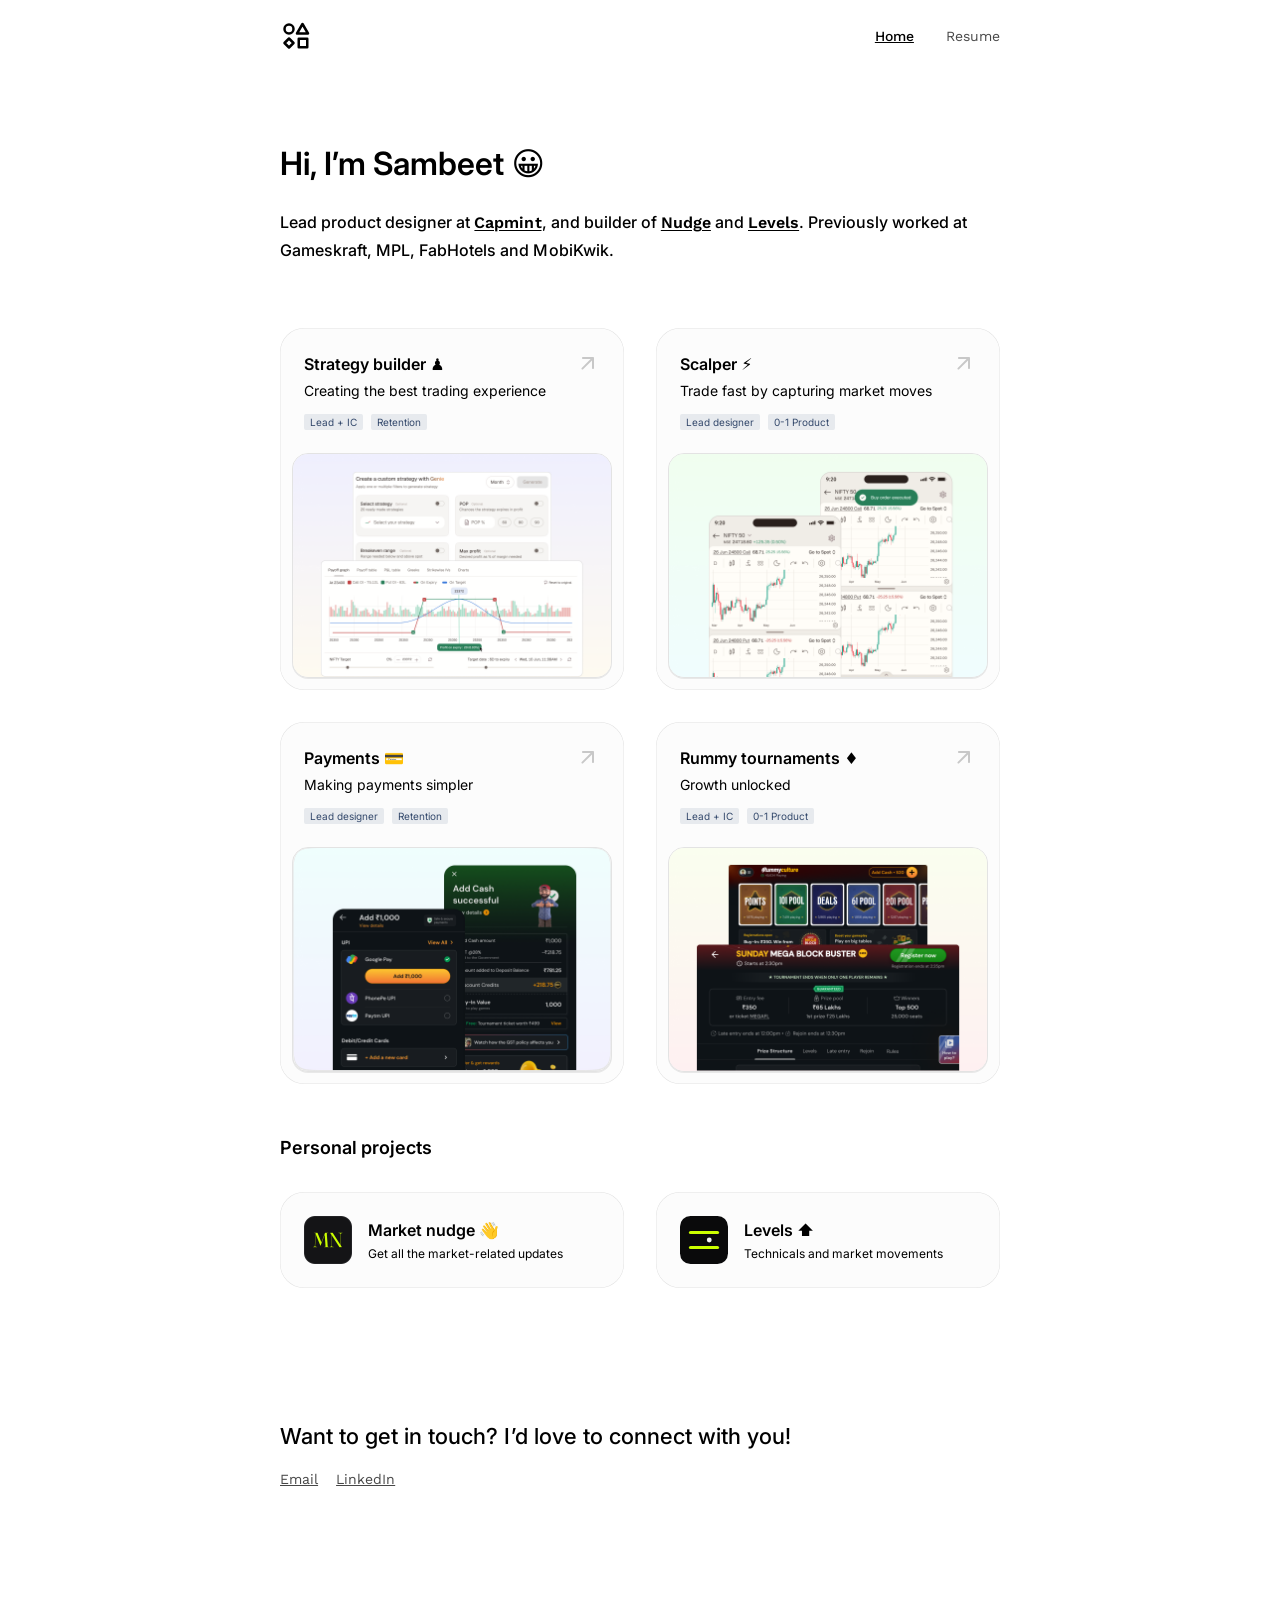
==== commit 5f00573e: "Home cards: slate pills with navy text Co-Authored-By: Claude Opus 5.5 <noreply@anthropic.com>" ====
--- a/index.html
+++ b/index.html
@@ -12,7 +12,7 @@
 <link rel="preconnect" href="https://fonts.gstatic.com" crossorigin>
 <link href="https://fonts.googleapis.com/css2?family=Inter:wght@400;500;600&family=Work+Sans:wght@400;500;600&display=swap" rel="stylesheet">
 
-<link rel="stylesheet" href="assets/styles.css?v=29">
+<link rel="stylesheet" href="assets/styles.css?v=30">
 </head>
 <body>
 
--- a/assets/styles.css
+++ b/assets/styles.css
@@ -18,6 +18,10 @@
   /* Chosen deliberately. Measures 4.13:1 on --tag, under the 4.5:1 AA floor
      for 9px text — raised with Sambeet and confirmed. Don't "fix" it. */
   --tag-ink:       #a75266;
+  /* Home work-card pills (Sambeet, 2026-11-13): slate pill + navy text,
+     matched to his reference. 7.4:1. The --tag pair above stays for older pages. */
+  --card-tag:      #e7eaee;
+  --card-tag-ink:  #34496c;
   --arrow:         #c8c8c8;
   --arrow-hover:   rgba(0, 0, 0, 0.5);   /* --ink at 50% — darkens on hover without going solid */
 
@@ -375,8 +379,8 @@
   line-height: 14px;
   /* Casing comes from the markup, as typed in Figma 1:14276 — the role tag
      reads "Individual contributor" while topic tags are set in capitals. */
-  color: var(--tag-ink);
-  background: var(--tag);
+  color: var(--card-tag-ink);
+  background: var(--card-tag);
   border-radius: var(--r-tag);
   /* 1px + 14px line-height + 1px = a 16px pill with 10px text (Sambeet,
      2026-11-01 — a step up from Figma's 14px / 9px). Sides stay 6px. */
